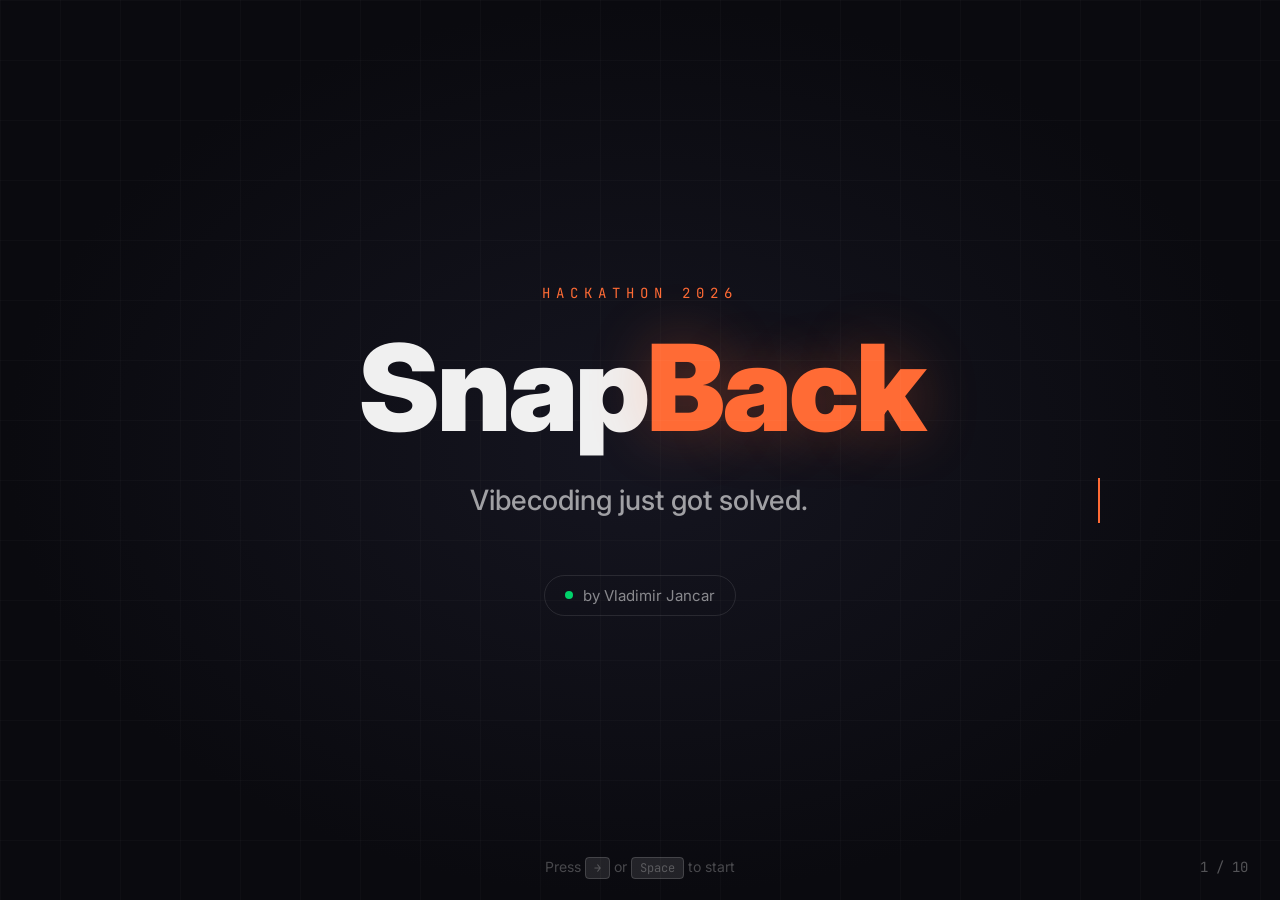
==== presentation/index.html @ 9f7d25e4 "feat(presentation): initial shoot" ====
<!doctype html>
<html lang="en">
  <head>
    <meta charset="UTF-8" />
    <meta name="viewport" content="width=device-width, initial-scale=1.0" />
    <title>SnapBack — Vibecoding Just Got Solved</title>
    <link rel="stylesheet" href="style.css" />
    <link rel="preconnect" href="https://fonts.googleapis.com" />
    <link
      href="https://fonts.googleapis.com/css2?family=Inter:wght@300;400;500;600;700;800;900&family=JetBrains+Mono:wght@400;700&display=swap"
      rel="stylesheet"
    />
  </head>
  <body>
    <div class="progress-bar" id="progressBar"></div>
    <div class="slide-counter" id="slideCounter">1 / 10</div>
    <div class="nav-hint" id="navHint">
      Press <kbd>&rarr;</kbd> or <kbd>Space</kbd> to start
    </div>

    <!-- SLIDE 0: Title -->
    <section class="slide active" data-bg="dark">
      <div class="slide-content center-content">
        <div class="title-anim">
          <div class="pre-title glitch-text">HACKATHON 2026</div>
          <h1 class="mega-title">
            <span class="snap">Snap</span><span class="back">Back</span>
          </h1>
          <p
            class="subtitle typewriter"
            data-text="Vibecoding just got solved."
          >
            Vibecoding just got solved.
          </p>
        </div>
        <div class="author-badge">
          <div class="badge-dot"></div>
          <span>by Vladimir Jancar</span>
        </div>
      </div>
      <div class="bg-grid"></div>
    </section>

    <!-- SLIDE 1: The Scene -->
    <section class="slide" data-bg="dark">
      <div class="slide-content center-content">
        <div class="scene-emoji">&#x1F6CF;&#xFE0F;</div>
        <h2>Picture this...</h2>
        <p class="scene-description">
          It's morning. You don't leave the bed.<br />
          You open your MacBook. Launch the terminal.
        </p>
        <div class="terminal-prompt appear-up">
          <div class="terminal-header">
            <span class="terminal-dot red"></span>
            <span class="terminal-dot yellow"></span>
            <span class="terminal-dot green"></span>
            <span class="terminal-title">Terminal</span>
          </div>
          <div class="terminal-body">
            <span class="prompt-char">$</span> claude<span class="cursor-blink"
              >_</span
            >
          </div>
        </div>
      </div>
    </section>

    <!-- SLIDE 2: The Prompt -->
    <section class="slide" data-bg="dark">
      <div class="slide-content center-content">
        <div class="terminal-big appear-up">
          <div class="terminal-header">
            <span class="terminal-dot red"></span>
            <span class="terminal-dot yellow"></span>
            <span class="terminal-dot green"></span>
            <span class="terminal-title">Claude Code</span>
          </div>
          <div class="terminal-body">
            <span class="prompt-char">&gt;</span>
            <span class="typed-text" id="typedPrompt"></span
            ><span class="cursor-blink">_</span>
          </div>
        </div>
        <p class="whisper appear-up delay-2">
          Hit enter. Done. Claude is working.
        </p>
      </div>
    </section>

    <!-- SLIDE 3: Meanwhile... -->
    <section class="slide" data-bg="gradient-fun">
      <div class="slide-content center-content">
        <h2 class="big-meanwhile">Meanwhile...</h2>
        <div class="activity-grid">
          <div class="activity-card appear-up">
            <div class="activity-icon">&#x1F4FA;</div>
            <div class="activity-label">YouTube on MacBook</div>
            <div class="activity-detail">"Why GPT-7 changes EVERYTHING"</div>
          </div>
          <div class="activity-card appear-up delay-1">
            <div class="activity-icon">&#x1F4F1;</div>
            <div class="activity-label">Phone unlocked</div>
            <div class="activity-detail">Reply to a message...</div>
          </div>
          <div class="activity-card appear-up delay-2">
            <div class="activity-icon">&#x1F573;&#xFE0F;</div>
            <div class="activity-label">TikTok opened</div>
            <div class="activity-detail">Just one more scroll...</div>
          </div>
        </div>
      </div>
    </section>

    <!-- SLIDE 4: The Problem -->
    <section class="slide" data-bg="red">
      <div class="slide-content center-content">
        <div class="time-display">
          <div class="time-block">
            <div class="time-number counter" data-target="30">0</div>
            <div class="time-label">minutes scrolling</div>
          </div>
        </div>
        <div class="problem-reveal appear-up delay-1">
          <div class="claude-bubble">
            <div class="claude-avatar">C</div>
            <div class="claude-message">
              <strong>Claude</strong>
              <span class="time-ago">asked 27 min ago</span>
              <p>Can I run <code>npm run build</code>?</p>
            </div>
          </div>
        </div>
        <div class="problem-stat appear-up delay-2">
          <span class="stat-highlight"
            >Both you AND Claude wasted 30 minutes.</span
          >
        </div>
      </div>
    </section>

    <!-- SLIDE 5: What if... -->
    <section class="slide" data-bg="dark">
      <div class="slide-content center-content">
        <h2 class="what-if">
          What if your computer<br /><span class="highlight-orange"
            >snapped you back?</span
          >
        </h2>
      </div>
    </section>

    <!-- SLIDE 6: SnapBack intro -->
    <section class="slide" data-bg="gradient-brand">
      <div class="slide-content center-content">
        <h1 class="product-title">
          <span class="snap">Snap</span><span class="back">Back</span>
        </h1>
        <p class="product-tagline">Attention manager for vibe coders</p>
        <div class="feature-list">
          <div class="feature-item appear-up">
            <span class="feature-num">1</span>
            <span class="feature-text"
              ><strong>Detects</strong> when Claude needs you</span
            >
          </div>
          <div class="feature-item appear-up delay-1">
            <span class="feature-num">2</span>
            <span class="feature-text"
              ><strong>Pauses</strong> YouTube / any media</span
            >
          </div>
          <div class="feature-item appear-up delay-1">
            <span class="feature-num">3</span>
            <span class="feature-text"
              ><strong>Focuses</strong> your IDE + terminal</span
            >
          </div>
          <div class="feature-item appear-up delay-2">
            <span class="feature-num">4</span>
            <span class="feature-text"
              ><strong>Phone?</strong> Turns off the screen</span
            >
          </div>
          <div class="feature-item appear-up delay-2">
            <span class="feature-num">5</span>
            <span class="feature-text"
              ><strong>Resumes</strong> everything when you reply</span
            >
          </div>
        </div>
      </div>
    </section>

    <!-- SLIDE 7: How it works (technical) -->
    <section class="slide" data-bg="dark">
      <div class="slide-content center-content">
        <h2>How it works</h2>
        <div class="flow-diagram">
          <div class="flow-step appear-up">
            <div class="flow-icon">&#x1F916;</div>
            <div class="flow-label">Claude asks<br />a question</div>
          </div>
          <div class="flow-arrow appear-up delay-1">&rarr;</div>
          <div class="flow-step appear-up delay-1">
            <div class="flow-icon">&#x23F8;&#xFE0F;</div>
            <div class="flow-label">Media<br />paused</div>
          </div>
          <div class="flow-arrow appear-up delay-1">&rarr;</div>
          <div class="flow-step appear-up delay-2">
            <div class="flow-icon">&#x1F4BB;</div>
            <div class="flow-label">IDE<br />focused</div>
          </div>
          <div class="flow-arrow appear-up delay-2">&rarr;</div>
          <div class="flow-step appear-up delay-2">
            <div class="flow-icon">&#x1F4F1;</div>
            <div class="flow-label">Phone screen<br />locked</div>
          </div>
        </div>
        <div class="tech-detail appear-up delay-3">
          <code>Claude Hooks &rarr; AppleScript + ADB &rarr; Zero config</code>
        </div>
        <div class="install-cmd appear-up delay-3">
          <code
            >curl -fsSL https://raw.githubusercontent.com/.../get.sh |
            bash</code
          >
        </div>
      </div>
    </section>

    <!-- SLIDE 8: Before/After -->
    <section class="slide" data-bg="dark">
      <div class="slide-content center-content">
        <h2>The Difference</h2>
        <div class="comparison">
          <div class="compare-col before appear-up">
            <div class="compare-header red-bg">Before SnapBack</div>
            <div class="compare-body">
              <div class="timeline-item">&#x1F4AC; Claude asks question</div>
              <div class="timeline-item dim">
                &#x231B; 5 min... still scrolling
              </div>
              <div class="timeline-item dim">
                &#x231B; 15 min... still scrolling
              </div>
              <div class="timeline-item dim">&#x231B; 30 min... oh wait</div>
              <div class="timeline-item bad">&#x274C; "Where was I?"</div>
            </div>
          </div>
          <div class="compare-col after appear-up delay-1">
            <div class="compare-header green-bg">With SnapBack</div>
            <div class="compare-body">
              <div class="timeline-item">&#x1F4AC; Claude asks question</div>
              <div class="timeline-item good">
                &#x23F8;&#xFE0F; YouTube pauses
              </div>
              <div class="timeline-item good">&#x1F4BB; IDE in your face</div>
              <div class="timeline-item good">&#x1F4F4; Phone screen off</div>
              <div class="timeline-item great">
                &#x2705; Answer in 5 seconds
              </div>
            </div>
          </div>
        </div>
      </div>
    </section>

    <!-- SLIDE 9: Closing -->
    <section class="slide" data-bg="gradient-brand">
      <div class="slide-content center-content">
        <div class="final-statement">
          <h1 class="mega-title closing-title">
            VIBECODING<br />
            <span class="highlight-white">JUST GOT</span><br />
            <span class="solved-text">SOLVED</span>
          </h1>
        </div>
        <div class="cta appear-up delay-2">
          <div class="cta-install">
            <code>curl -fsSL snapback.dev/install | bash</code>
          </div>
          <div class="cta-links">
            <span>github.com/teoobarca/snapback</span>
          </div>
        </div>
      </div>
      <div class="bg-grid"></div>
    </section>

    <script src="script.js"></script>
  </body>
</html>
---- presentation/style.css ----
/* ============================================
   SnapBack Hackathon Presentation
   ============================================ */

:root {
  --orange: #FF6B35;
  --orange-light: #FF8C5A;
  --dark: #0A0A0F;
  --darker: #050508;
  --gray: #888;
  --light: #F0F0F0;
  --green: #00D26A;
  --red: #FF3B30;
  --yellow: #FFD60A;
  --blue: #007AFF;
  --purple: #BF5AF2;
}

* {
  margin: 0;
  padding: 0;
  box-sizing: border-box;
}

html, body {
  width: 100%;
  height: 100%;
  overflow: hidden;
  font-family: 'Inter', -apple-system, sans-serif;
  background: var(--dark);
  color: var(--light);
  -webkit-font-smoothing: antialiased;
}

/* ---- Progress Bar ---- */
.progress-bar {
  position: fixed;
  top: 0;
  left: 0;
  height: 3px;
  background: linear-gradient(90deg, var(--orange), var(--orange-light));
  z-index: 1000;
  transition: width 0.4s ease;
  width: 0%;
}

/* ---- Slide Counter ---- */
.slide-counter {
  position: fixed;
  bottom: 24px;
  right: 32px;
  font-family: 'JetBrains Mono', monospace;
  font-size: 14px;
  color: rgba(255,255,255,0.3);
  z-index: 1000;
}

/* ---- Nav Hint ---- */
.nav-hint {
  position: fixed;
  bottom: 24px;
  left: 50%;
  transform: translateX(-50%);
  font-size: 14px;
  color: rgba(255,255,255,0.25);
  z-index: 1000;
  transition: opacity 0.5s;
}
.nav-hint kbd {
  background: rgba(255,255,255,0.1);
  border: 1px solid rgba(255,255,255,0.15);
  border-radius: 4px;
  padding: 2px 8px;
  font-family: 'JetBrains Mono', monospace;
  font-size: 12px;
}

/* ---- Slides ---- */
.slide {
  position: fixed;
  top: 0;
  left: 0;
  width: 100%;
  height: 100%;
  display: flex;
  align-items: center;
  justify-content: center;
  opacity: 0;
  transform: translateY(30px);
  transition: opacity 0.6s ease, transform 0.6s ease;
  pointer-events: none;
  z-index: 1;
}

.slide.active {
  opacity: 1;
  transform: translateY(0);
  pointer-events: auto;
  z-index: 10;
}

.slide.exit-up {
  opacity: 0;
  transform: translateY(-40px);
}

.slide-content {
  max-width: 1000px;
  width: 90%;
  padding: 40px;
}

.center-content {
  text-align: center;
}

/* ---- Backgrounds ---- */
[data-bg="dark"] {
  background: radial-gradient(ellipse at center, #151520 0%, var(--dark) 70%);
}

[data-bg="red"] {
  background: radial-gradient(ellipse at center, #2A0A0A 0%, #150505 70%);
}

[data-bg="gradient-fun"] {
  background: radial-gradient(ellipse at top left, #1a1035 0%, var(--dark) 60%);
}

[data-bg="gradient-brand"] {
  background: radial-gradient(ellipse at bottom right, #2A1505 0%, var(--dark) 70%);
}

/* ---- Background Grid ---- */
.bg-grid {
  position: absolute;
  inset: 0;
  background-image:
    linear-gradient(rgba(255,255,255,0.02) 1px, transparent 1px),
    linear-gradient(90deg, rgba(255,255,255,0.02) 1px, transparent 1px);
  background-size: 60px 60px;
  pointer-events: none;
}

/* ---- Typography ---- */
h1 { font-size: 64px; font-weight: 900; line-height: 1.1; }
h2 { font-size: 48px; font-weight: 700; line-height: 1.2; margin-bottom: 40px; }
p  { font-size: 22px; line-height: 1.6; color: rgba(255,255,255,0.7); }

.pre-title {
  font-family: 'JetBrains Mono', monospace;
  font-size: 14px;
  text-transform: uppercase;
  letter-spacing: 6px;
  color: var(--orange);
  margin-bottom: 20px;
}

/* ---- Title Slide ---- */
.mega-title {
  font-size: 120px;
  font-weight: 900;
  letter-spacing: -3px;
  margin-bottom: 24px;
}

.snap {
  color: var(--light);
}

.back {
  color: var(--orange);
  text-shadow: 0 0 60px rgba(255, 107, 53, 0.3);
}

.subtitle {
  font-size: 28px;
  font-weight: 500;
  color: rgba(255,255,255,0.6);
}

.typewriter {
  overflow: hidden;
  border-right: 2px solid var(--orange);
  white-space: nowrap;
  display: inline-block;
  animation: typewriter 2s steps(30) 0.5s forwards, blink-caret 0.6s step-end infinite;
  width: 0;
}

@keyframes typewriter {
  from { width: 0; }
  to { width: 100%; }
}

@keyframes blink-caret {
  from, to { border-color: transparent; }
  50% { border-color: var(--orange); }
}

.author-badge {
  margin-top: 48px;
  display: inline-flex;
  align-items: center;
  gap: 10px;
  padding: 10px 20px;
  border: 1px solid rgba(255,255,255,0.1);
  border-radius: 100px;
  font-size: 15px;
  color: rgba(255,255,255,0.5);
}

.badge-dot {
  width: 8px;
  height: 8px;
  border-radius: 50%;
  background: var(--green);
  animation: pulse-dot 2s infinite;
}

@keyframes pulse-dot {
  0%, 100% { opacity: 1; }
  50% { opacity: 0.3; }
}

/* ---- Scene Slide ---- */
.scene-emoji {
  font-size: 80px;
  margin-bottom: 24px;
}

.scene-description {
  font-size: 26px;
  margin-bottom: 40px;
}

/* ---- Terminal ---- */
.terminal-prompt, .terminal-big {
  background: #1A1A2E;
  border: 1px solid rgba(255,255,255,0.08);
  border-radius: 12px;
  overflow: hidden;
  text-align: left;
  display: inline-block;
  max-width: 700px;
  width: 100%;
  box-shadow: 0 20px 60px rgba(0,0,0,0.5);
}

.terminal-header {
  background: rgba(255,255,255,0.05);
  padding: 12px 16px;
  display: flex;
  align-items: center;
  gap: 8px;
}

.terminal-dot {
  width: 12px;
  height: 12px;
  border-radius: 50%;
}
.terminal-dot.red { background: #FF5F56; }
.terminal-dot.yellow { background: #FFBD2E; }
.terminal-dot.green { background: #27C93F; }

.terminal-title {
  flex: 1;
  text-align: center;
  font-size: 13px;
  color: rgba(255,255,255,0.3);
  font-family: 'JetBrains Mono', monospace;
}

.terminal-body {
  padding: 24px;
  font-family: 'JetBrains Mono', monospace;
  font-size: 18px;
  color: var(--light);
  min-height: 60px;
}

.terminal-big .terminal-body {
  padding: 32px;
  font-size: 20px;
  min-height: 80px;
}

.prompt-char {
  color: var(--green);
  margin-right: 8px;
}

.cursor-blink {
  animation: blink-caret 0.8s step-end infinite;
  color: var(--orange);
}

.whisper {
  margin-top: 32px;
  font-size: 20px;
  font-style: italic;
  color: rgba(255,255,255,0.35);
}

/* ---- Activity Cards ---- */
.big-meanwhile {
  font-size: 56px;
  color: var(--purple);
}

.activity-grid {
  display: flex;
  gap: 24px;
  justify-content: center;
  flex-wrap: wrap;
}

.activity-card {
  background: rgba(255,255,255,0.04);
  border: 1px solid rgba(255,255,255,0.08);
  border-radius: 16px;
  padding: 32px 28px;
  width: 260px;
  text-align: center;
  transition: transform 0.3s, border-color 0.3s;
}

.activity-card:hover {
  transform: translateY(-4px);
  border-color: rgba(255,255,255,0.15);
}

.activity-icon {
  font-size: 48px;
  margin-bottom: 16px;
}

.activity-label {
  font-weight: 600;
  font-size: 18px;
  margin-bottom: 8px;
}

.activity-detail {
  font-size: 14px;
  color: rgba(255,255,255,0.4);
  font-style: italic;
}

/* ---- Problem Slide ---- */
.time-display {
  margin-bottom: 40px;
}

.time-number {
  font-size: 140px;
  font-weight: 900;
  color: var(--red);
  line-height: 1;
  text-shadow: 0 0 80px rgba(255, 59, 48, 0.4);
}

.time-label {
  font-size: 22px;
  color: rgba(255,255,255,0.4);
  margin-top: 8px;
}

.claude-bubble {
  display: inline-flex;
  align-items: flex-start;
  gap: 16px;
  background: rgba(255,255,255,0.05);
  border: 1px solid rgba(255,255,255,0.1);
  border-radius: 16px;
  padding: 20px 28px;
  text-align: left;
  max-width: 500px;
}

.claude-avatar {
  width: 40px;
  height: 40px;
  border-radius: 10px;
  background: linear-gradient(135deg, #D97757, #c4623f);
  display: flex;
  align-items: center;
  justify-content: center;
  font-weight: 700;
  font-size: 18px;
  flex-shrink: 0;
}

.claude-message strong {
  font-size: 16px;
}

.claude-message .time-ago {
  font-size: 13px;
  color: var(--red);
  margin-left: 8px;
}

.claude-message p {
  font-size: 17px;
  margin-top: 6px;
  color: var(--light);
}

.claude-message code {
  background: rgba(255,255,255,0.1);
  padding: 2px 8px;
  border-radius: 4px;
  font-family: 'JetBrains Mono', monospace;
  font-size: 15px;
}

.problem-stat {
  margin-top: 32px;
}

.stat-highlight {
  font-size: 24px;
  font-weight: 600;
  color: var(--red);
}

/* ---- What If ---- */
.what-if {
  font-size: 56px;
  line-height: 1.3;
}

.highlight-orange {
  color: var(--orange);
  text-shadow: 0 0 40px rgba(255, 107, 53, 0.3);
}

.highlight-white {
  color: rgba(255,255,255,0.5);
  font-weight: 400;
}

/* ---- Product Slide ---- */
.product-title {
  font-size: 80px;
  margin-bottom: 12px;
}

.product-tagline {
  font-size: 24px;
  color: rgba(255,255,255,0.5);
  margin-bottom: 48px;
}

.feature-list {
  display: flex;
  flex-direction: column;
  gap: 16px;
  max-width: 500px;
  margin: 0 auto;
}

.feature-item {
  display: flex;
  align-items: center;
  gap: 16px;
  text-align: left;
  padding: 14px 20px;
  background: rgba(255,255,255,0.03);
  border: 1px solid rgba(255,255,255,0.06);
  border-radius: 12px;
  transition: background 0.3s, border-color 0.3s;
}

.feature-item:hover {
  background: rgba(255,255,255,0.06);
  border-color: rgba(255,255,255,0.12);
}

.feature-num {
  width: 32px;
  height: 32px;
  border-radius: 8px;
  background: var(--orange);
  color: white;
  display: flex;
  align-items: center;
  justify-content: center;
  font-weight: 700;
  font-size: 15px;
  flex-shrink: 0;
}

.feature-text {
  font-size: 18px;
  color: rgba(255,255,255,0.8);
}

.feature-text strong {
  color: var(--light);
}

/* ---- Flow Diagram ---- */
.flow-diagram {
  display: flex;
  align-items: center;
  justify-content: center;
  gap: 16px;
  flex-wrap: wrap;
  margin-bottom: 48px;
}

.flow-step {
  background: rgba(255,255,255,0.04);
  border: 1px solid rgba(255,255,255,0.1);
  border-radius: 16px;
  padding: 24px;
  width: 140px;
  text-align: center;
}

.flow-icon {
  font-size: 36px;
  margin-bottom: 10px;
}

.flow-label {
  font-size: 14px;
  color: rgba(255,255,255,0.6);
  line-height: 1.4;
}

.flow-arrow {
  font-size: 28px;
  color: var(--orange);
}

.tech-detail {
  margin-bottom: 16px;
}

.tech-detail code, .install-cmd code {
  background: rgba(255,255,255,0.06);
  border: 1px solid rgba(255,255,255,0.08);
  padding: 10px 20px;
  border-radius: 8px;
  font-family: 'JetBrains Mono', monospace;
  font-size: 15px;
  color: var(--orange);
  display: inline-block;
}

.install-cmd code {
  color: var(--green);
  font-size: 14px;
}

/* ---- Comparison ---- */
.comparison {
  display: flex;
  gap: 32px;
  justify-content: center;
  flex-wrap: wrap;
}

.compare-col {
  width: 380px;
  border-radius: 16px;
  overflow: hidden;
  border: 1px solid rgba(255,255,255,0.08);
}

.compare-header {
  padding: 16px;
  font-weight: 700;
  font-size: 18px;
  text-align: center;
}

.red-bg { background: rgba(255, 59, 48, 0.2); }
.green-bg { background: rgba(0, 210, 106, 0.2); }

.compare-body {
  padding: 20px;
  display: flex;
  flex-direction: column;
  gap: 12px;
}

.timeline-item {
  padding: 10px 16px;
  border-radius: 8px;
  font-size: 16px;
  text-align: left;
  background: rgba(255,255,255,0.03);
}

.timeline-item.dim {
  opacity: 0.4;
}

.timeline-item.bad {
  background: rgba(255, 59, 48, 0.15);
  color: var(--red);
  font-weight: 600;
}

.timeline-item.good {
  background: rgba(0, 210, 106, 0.08);
}

.timeline-item.great {
  background: rgba(0, 210, 106, 0.2);
  color: var(--green);
  font-weight: 600;
}

/* ---- Closing ---- */
.final-statement {
  margin-bottom: 48px;
}

.closing-title {
  font-size: 80px;
  letter-spacing: -2px;
}

.solved-text {
  color: var(--orange);
  text-shadow: 0 0 80px rgba(255, 107, 53, 0.5);
  font-size: 100px;
}

.cta {
  display: flex;
  flex-direction: column;
  gap: 16px;
  align-items: center;
}

.cta-install code {
  background: rgba(255,255,255,0.06);
  border: 1px solid rgba(255,255,255,0.12);
  padding: 14px 28px;
  border-radius: 12px;
  font-family: 'JetBrains Mono', monospace;
  font-size: 16px;
  color: var(--green);
  cursor: pointer;
  transition: background 0.3s;
}

.cta-install code:hover {
  background: rgba(255,255,255,0.1);
}

.cta-links {
  font-size: 15px;
  color: rgba(255,255,255,0.3);
}

/* ---- Animations ---- */
.appear-up {
  opacity: 0;
  transform: translateY(30px);
  transition: opacity 0.6s ease, transform 0.6s ease;
}

.slide.active .appear-up {
  opacity: 1;
  transform: translateY(0);
}

.slide.active .appear-up.delay-1 {
  transition-delay: 0.2s;
}

.slide.active .appear-up.delay-2 {
  transition-delay: 0.4s;
}

.slide.active .appear-up.delay-3 {
  transition-delay: 0.6s;
}

/* ---- Counter Animation ---- */
@keyframes shake {
  0%, 100% { transform: translateX(0); }
  25% { transform: translateX(-4px); }
  75% { transform: translateX(4px); }
}

/* ---- Responsive ---- */
@media (max-width: 768px) {
  .mega-title { font-size: 64px; }
  .closing-title { font-size: 48px; }
  .solved-text { font-size: 64px; }
  h2 { font-size: 36px; }
  .what-if { font-size: 36px; }
  .product-title { font-size: 56px; }
  .time-number { font-size: 100px; }
  .activity-grid { flex-direction: column; align-items: center; }
  .comparison { flex-direction: column; align-items: center; }
  .flow-diagram { gap: 8px; }
  .flow-step { width: 100px; padding: 16px; }
  .flow-arrow { font-size: 20px; }
}
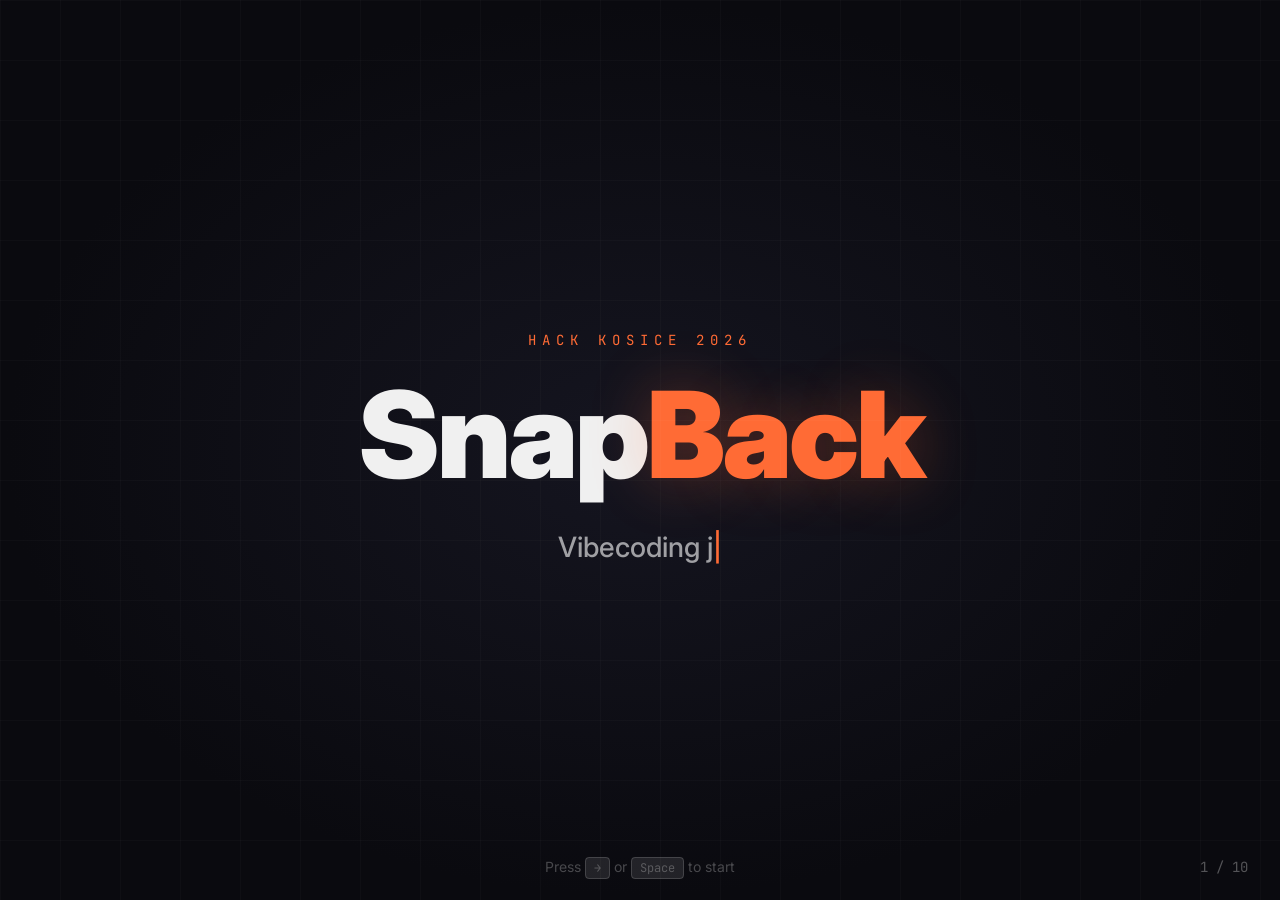
==== commit c24462ee: "feat(presentation): enhance" ====
--- a/presentation/index.html
+++ b/presentation/index.html
@@ -22,20 +22,14 @@
     <section class="slide active" data-bg="dark">
       <div class="slide-content center-content">
         <div class="title-anim">
-          <div class="pre-title glitch-text">HACKATHON 2026</div>
+          <div class="pre-title">HACK KOSICE 2026</div>
           <h1 class="mega-title">
             <span class="snap">Snap</span><span class="back">Back</span>
           </h1>
-          <p
-            class="subtitle typewriter"
-            data-text="Vibecoding just got solved."
-          >
-            Vibecoding just got solved.
+          <p class="subtitle">
+            <span class="typewriter-text" id="titleTypewriter"></span
+            ><span class="cursor-blink">|</span>
           </p>
-        </div>
-        <div class="author-badge">
-          <div class="badge-dot"></div>
-          <span>by Vladimir Jancar</span>
         </div>
       </div>
       <div class="bg-grid"></div>
@@ -44,7 +38,11 @@
     <!-- SLIDE 1: The Scene -->
     <section class="slide" data-bg="dark">
       <div class="slide-content center-content">
-        <div class="scene-emoji">&#x1F6CF;&#xFE0F;</div>
+        <div class="scene-icon">
+          <svg width="80" height="80" viewBox="0 0 24 24" fill="none" stroke="rgba(255,255,255,0.6)" stroke-width="1.5" stroke-linecap="round" stroke-linejoin="round">
+            <path d="M2 4v16"/><path d="M2 8h18a2 2 0 0 1 2 2v10"/><path d="M2 17h20"/><path d="M6 8v9"/>
+          </svg>
+        </div>
         <h2>Picture this...</h2>
         <p class="scene-description">
           It's morning. You don't leave the bed.<br />
@@ -58,9 +56,8 @@
             <span class="terminal-title">Terminal</span>
           </div>
           <div class="terminal-body">
-            <span class="prompt-char">$</span> claude<span class="cursor-blink"
-              >_</span
-            >
+            <span class="prompt-char">$</span> <span id="typedClaude"></span
+            ><span class="cursor-blink">_</span>
           </div>
         </div>
       </div>
@@ -94,18 +91,64 @@
         <h2 class="big-meanwhile">Meanwhile...</h2>
         <div class="activity-grid">
           <div class="activity-card appear-up">
-            <div class="activity-icon">&#x1F4FA;</div>
+            <div class="activity-icon">
+              <svg
+                width="48"
+                height="48"
+                viewBox="0 0 24 24"
+                fill="none"
+                stroke="#FF3B30"
+                stroke-width="1.5"
+                stroke-linecap="round"
+                stroke-linejoin="round"
+              >
+                <path
+                  d="M22.54 6.42a2.78 2.78 0 0 0-1.94-2C18.88 4 12 4 12 4s-6.88 0-8.6.46a2.78 2.78 0 0 0-1.94 2A29 29 0 0 0 1 11.75a29 29 0 0 0 .46 5.33A2.78 2.78 0 0 0 3.4 19.13C5.12 19.56 12 19.56 12 19.56s6.88 0 8.6-.46a2.78 2.78 0 0 0 1.94-2 29 29 0 0 0 .46-5.25 29 29 0 0 0-.46-5.43z"
+                />
+                <polygon
+                  points="9.75 15.02 15.5 11.75 9.75 8.48 9.75 15.02"
+                  fill="#FF3B30"
+                  stroke="none"
+                />
+              </svg>
+            </div>
             <div class="activity-label">YouTube on MacBook</div>
             <div class="activity-detail">"Why GPT-7 changes EVERYTHING"</div>
           </div>
           <div class="activity-card appear-up delay-1">
-            <div class="activity-icon">&#x1F4F1;</div>
+            <div class="activity-icon">
+              <svg
+                width="48"
+                height="48"
+                viewBox="0 0 24 24"
+                fill="none"
+                stroke="var(--blue)"
+                stroke-width="1.5"
+                stroke-linecap="round"
+                stroke-linejoin="round"
+              >
+                <rect x="5" y="2" width="14" height="20" rx="2" ry="2" />
+                <line x1="12" y1="18" x2="12.01" y2="18" />
+              </svg>
+            </div>
             <div class="activity-label">Phone unlocked</div>
             <div class="activity-detail">Reply to a message...</div>
           </div>
           <div class="activity-card appear-up delay-2">
-            <div class="activity-icon">&#x1F573;&#xFE0F;</div>
-            <div class="activity-label">TikTok opened</div>
+            <div class="activity-icon">
+              <svg
+                width="48"
+                height="48"
+                viewBox="0 0 24 24"
+                fill="white"
+                xmlns="http://www.w3.org/2000/svg"
+              >
+                <path
+                  d="M12.525.02c1.31-.02 2.61-.01 3.91-.02.08 1.53.63 3.09 1.75 4.17 1.12 1.11 2.7 1.62 4.24 1.79v4.03c-1.44-.05-2.89-.35-4.2-.97-.57-.26-1.1-.59-1.62-.93-.01 2.92.01 5.84-.02 8.75-.08 1.4-.54 2.79-1.35 3.94-1.31 1.92-3.58 3.17-5.91 3.21-1.43.08-2.86-.31-4.08-1.03-2.02-1.19-3.44-3.37-3.65-5.71-.02-.5-.03-1-.01-1.49.18-1.9 1.12-3.72 2.58-4.96 1.66-1.44 3.98-2.13 6.15-1.72.02 1.48-.04 2.96-.04 4.44-.99-.32-2.15-.23-3.02.37-.63.41-1.11 1.04-1.36 1.75-.21.51-.15 1.07-.14 1.61.24 1.64 1.82 3.02 3.5 2.87 1.12-.01 2.19-.66 2.77-1.61.19-.33.4-.67.41-1.06.1-1.79.06-3.57.07-5.36.01-4.03-.01-8.05.02-12.07z"
+                />
+              </svg>
+            </div>
+            <div class="activity-label">TikTok doom scroll</div>
             <div class="activity-detail">Just one more scroll...</div>
           </div>
         </div>
@@ -159,31 +202,100 @@
         <p class="product-tagline">Attention manager for vibe coders</p>
         <div class="feature-list">
           <div class="feature-item appear-up">
-            <span class="feature-num">1</span>
+            <span class="feature-num">
+              <svg
+                width="18"
+                height="18"
+                viewBox="0 0 24 24"
+                fill="none"
+                stroke="white"
+                stroke-width="2.5"
+                stroke-linecap="round"
+              >
+                <circle cx="12" cy="12" r="4" />
+                <path
+                  d="M12 2v2m0 16v2m-8-10H2m20 0h-2m-2.93-7.07l-1.41 1.41m-9.32 9.32l-1.41 1.41m0-12.14l1.41 1.41m9.32 9.32l1.41 1.41"
+                />
+              </svg>
+            </span>
             <span class="feature-text"
-              ><strong>Detects</strong> when Claude needs you</span
+              ><strong>Detects</strong> when Claude requires your
+              attention</span
             >
           </div>
           <div class="feature-item appear-up delay-1">
-            <span class="feature-num">2</span>
+            <span class="feature-num">
+              <svg
+                width="18"
+                height="18"
+                viewBox="0 0 24 24"
+                fill="none"
+                stroke="white"
+                stroke-width="2.5"
+                stroke-linecap="round"
+              >
+                <rect x="6" y="4" width="4" height="16" />
+                <rect x="14" y="4" width="4" height="16" />
+              </svg>
+            </span>
             <span class="feature-text"
               ><strong>Pauses</strong> YouTube / any media</span
             >
           </div>
           <div class="feature-item appear-up delay-1">
-            <span class="feature-num">3</span>
+            <span class="feature-num">
+              <svg
+                width="18"
+                height="18"
+                viewBox="0 0 24 24"
+                fill="none"
+                stroke="white"
+                stroke-width="2.5"
+                stroke-linecap="round"
+              >
+                <rect x="2" y="3" width="20" height="14" rx="2" />
+                <line x1="8" y1="21" x2="16" y2="21" />
+                <line x1="12" y1="17" x2="12" y2="21" />
+              </svg>
+            </span>
             <span class="feature-text"
-              ><strong>Focuses</strong> your IDE + terminal</span
+              ><strong>Focuses</strong> IDE / Claude Code</span
             >
           </div>
           <div class="feature-item appear-up delay-2">
-            <span class="feature-num">4</span>
+            <span class="feature-num">
+              <svg
+                width="18"
+                height="18"
+                viewBox="0 0 24 24"
+                fill="none"
+                stroke="white"
+                stroke-width="2.5"
+                stroke-linecap="round"
+              >
+                <rect x="5" y="2" width="14" height="20" rx="2" />
+                <line x1="9" y1="2" x2="15" y2="2" />
+                <path d="M4 12h16" stroke-dasharray="2 2" />
+              </svg>
+            </span>
             <span class="feature-text"
               ><strong>Phone?</strong> Turns off the screen</span
             >
           </div>
           <div class="feature-item appear-up delay-2">
-            <span class="feature-num">5</span>
+            <span class="feature-num">
+              <svg
+                width="18"
+                height="18"
+                viewBox="0 0 24 24"
+                fill="none"
+                stroke="white"
+                stroke-width="2.5"
+                stroke-linecap="round"
+              >
+                <polygon points="5 3 19 12 5 21 5 3" />
+              </svg>
+            </span>
             <span class="feature-text"
               ><strong>Resumes</strong> everything when you reply</span
             >
@@ -198,33 +310,132 @@
         <h2>How it works</h2>
         <div class="flow-diagram">
           <div class="flow-step appear-up">
-            <div class="flow-icon">&#x1F916;</div>
+            <div class="flow-icon">
+              <svg
+                width="36"
+                height="36"
+                viewBox="0 0 24 24"
+                fill="none"
+                stroke="var(--orange)"
+                stroke-width="1.5"
+                stroke-linecap="round"
+                stroke-linejoin="round"
+              >
+                <path
+                  d="M12 2a7 7 0 0 1 7 7c0 2.38-1.19 4.47-3 5.74V17a1 1 0 0 1-1 1H9a1 1 0 0 1-1-1v-2.26C6.19 13.47 5 11.38 5 9a7 7 0 0 1 7-7z"
+                />
+                <line x1="9" y1="21" x2="15" y2="21" />
+                <line x1="10" y1="24" x2="14" y2="24" />
+              </svg>
+            </div>
             <div class="flow-label">Claude asks<br />a question</div>
           </div>
-          <div class="flow-arrow appear-up delay-1">&rarr;</div>
+          <div class="flow-arrow appear-up delay-1">
+            <svg
+              width="24"
+              height="24"
+              viewBox="0 0 24 24"
+              fill="none"
+              stroke="var(--orange)"
+              stroke-width="2"
+              stroke-linecap="round"
+            >
+              <line x1="5" y1="12" x2="19" y2="12" />
+              <polyline points="12 5 19 12 12 19" />
+            </svg>
+          </div>
           <div class="flow-step appear-up delay-1">
-            <div class="flow-icon">&#x23F8;&#xFE0F;</div>
+            <div class="flow-icon">
+              <svg
+                width="36"
+                height="36"
+                viewBox="0 0 24 24"
+                fill="none"
+                stroke="var(--orange)"
+                stroke-width="1.5"
+                stroke-linecap="round"
+              >
+                <rect x="6" y="4" width="4" height="16" rx="1" />
+                <rect x="14" y="4" width="4" height="16" rx="1" />
+              </svg>
+            </div>
             <div class="flow-label">Media<br />paused</div>
           </div>
-          <div class="flow-arrow appear-up delay-1">&rarr;</div>
+          <div class="flow-arrow appear-up delay-1">
+            <svg
+              width="24"
+              height="24"
+              viewBox="0 0 24 24"
+              fill="none"
+              stroke="var(--orange)"
+              stroke-width="2"
+              stroke-linecap="round"
+            >
+              <line x1="5" y1="12" x2="19" y2="12" />
+              <polyline points="12 5 19 12 12 19" />
+            </svg>
+          </div>
           <div class="flow-step appear-up delay-2">
-            <div class="flow-icon">&#x1F4BB;</div>
+            <div class="flow-icon">
+              <svg
+                width="36"
+                height="36"
+                viewBox="0 0 24 24"
+                fill="none"
+                stroke="var(--orange)"
+                stroke-width="1.5"
+                stroke-linecap="round"
+              >
+                <rect x="2" y="3" width="20" height="14" rx="2" />
+                <line x1="8" y1="21" x2="16" y2="21" />
+                <line x1="12" y1="17" x2="12" y2="21" />
+              </svg>
+            </div>
             <div class="flow-label">IDE<br />focused</div>
           </div>
-          <div class="flow-arrow appear-up delay-2">&rarr;</div>
+          <div class="flow-arrow appear-up delay-2">
+            <svg
+              width="24"
+              height="24"
+              viewBox="0 0 24 24"
+              fill="none"
+              stroke="var(--orange)"
+              stroke-width="2"
+              stroke-linecap="round"
+            >
+              <line x1="5" y1="12" x2="19" y2="12" />
+              <polyline points="12 5 19 12 12 19" />
+            </svg>
+          </div>
           <div class="flow-step appear-up delay-2">
-            <div class="flow-icon">&#x1F4F1;</div>
-            <div class="flow-label">Phone screen<br />locked</div>
-          </div>
-        </div>
-        <div class="tech-detail appear-up delay-3">
-          <code>Claude Hooks &rarr; AppleScript + ADB &rarr; Zero config</code>
-        </div>
-        <div class="install-cmd appear-up delay-3">
-          <code
-            >curl -fsSL https://raw.githubusercontent.com/.../get.sh |
-            bash</code
-          >
+            <div class="flow-icon">
+              <svg
+                width="36"
+                height="36"
+                viewBox="0 0 24 24"
+                fill="none"
+                stroke="var(--orange)"
+                stroke-width="1.5"
+                stroke-linecap="round"
+              >
+                <rect x="5" y="2" width="14" height="20" rx="2" />
+                <line x1="12" y1="18" x2="12.01" y2="18" />
+                <line
+                  x1="2"
+                  y1="12"
+                  x2="22"
+                  y2="12"
+                  stroke-dasharray="3 3"
+                  opacity="0.4"
+                />
+              </svg>
+            </div>
+            <div class="flow-label">Phone screen locked</div>
+          </div>
+        </div>
+        <div class="tech-badges appear-up delay-3">
+          <div class="tech-badge zero-config">ZERO CONFIG</div>
+          <div class="tech-badge-sub">Powered by Claude Hooks</div>
         </div>
       </div>
     </section>
@@ -237,29 +448,21 @@
           <div class="compare-col before appear-up">
             <div class="compare-header red-bg">Before SnapBack</div>
             <div class="compare-body">
-              <div class="timeline-item">&#x1F4AC; Claude asks question</div>
-              <div class="timeline-item dim">
-                &#x231B; 5 min... still scrolling
-              </div>
-              <div class="timeline-item dim">
-                &#x231B; 15 min... still scrolling
-              </div>
-              <div class="timeline-item dim">&#x231B; 30 min... oh wait</div>
-              <div class="timeline-item bad">&#x274C; "Where was I?"</div>
+              <div class="timeline-item">Claude asks question</div>
+              <div class="timeline-item dim">5 min... still scrolling</div>
+              <div class="timeline-item dim">15 min... still scrolling</div>
+              <div class="timeline-item dim">30 min... oh wait</div>
+              <div class="timeline-item bad">"Where was I?"</div>
             </div>
           </div>
           <div class="compare-col after appear-up delay-1">
             <div class="compare-header green-bg">With SnapBack</div>
             <div class="compare-body">
-              <div class="timeline-item">&#x1F4AC; Claude asks question</div>
-              <div class="timeline-item good">
-                &#x23F8;&#xFE0F; YouTube pauses
-              </div>
-              <div class="timeline-item good">&#x1F4BB; IDE in your face</div>
-              <div class="timeline-item good">&#x1F4F4; Phone screen off</div>
-              <div class="timeline-item great">
-                &#x2705; Answer in 5 seconds
-              </div>
+              <div class="timeline-item">Claude asks question</div>
+              <div class="timeline-item good">YouTube pauses instantly</div>
+              <div class="timeline-item good">IDE in your face</div>
+              <div class="timeline-item good">Phone screen goes dark</div>
+              <div class="timeline-item great">Answer in 5 seconds</div>
             </div>
           </div>
         </div>
@@ -276,13 +479,26 @@
             <span class="solved-text">SOLVED</span>
           </h1>
         </div>
+        <div class="vibecoded-note appear-up delay-1">
+          <svg
+            width="16"
+            height="16"
+            viewBox="0 0 24 24"
+            fill="none"
+            stroke="var(--orange)"
+            stroke-width="2"
+            stroke-linecap="round"
+          >
+            <path d="M13 2L3 14h9l-1 8 10-12h-9l1-8z" />
+          </svg>
+          <span>This very app was vibecoded with SnapBack</span>
+        </div>
         <div class="cta appear-up delay-2">
           <div class="cta-install">
-            <code>curl -fsSL snapback.dev/install | bash</code>
-          </div>
-          <div class="cta-links">
-            <span>github.com/teoobarca/snapback</span>
-          </div>
+            <code>git clone https://github.com/teoobarca/snapback.git</code>
+            <code>cd snapback && ./snapback install</code>
+          </div>
+          <div class="cta-links">github.com/teoobarca/snapback</div>
         </div>
       </div>
       <div class="bg-grid"></div>
--- a/presentation/style.css
+++ b/presentation/style.css
@@ -179,54 +179,16 @@
   color: rgba(255,255,255,0.6);
 }
 
-.typewriter {
-  overflow: hidden;
-  border-right: 2px solid var(--orange);
-  white-space: nowrap;
-  display: inline-block;
-  animation: typewriter 2s steps(30) 0.5s forwards, blink-caret 0.6s step-end infinite;
-  width: 0;
-}
-
-@keyframes typewriter {
-  from { width: 0; }
-  to { width: 100%; }
-}
-
-@keyframes blink-caret {
-  from, to { border-color: transparent; }
-  50% { border-color: var(--orange); }
-}
-
-.author-badge {
-  margin-top: 48px;
-  display: inline-flex;
-  align-items: center;
-  gap: 10px;
-  padding: 10px 20px;
-  border: 1px solid rgba(255,255,255,0.1);
-  border-radius: 100px;
-  font-size: 15px;
-  color: rgba(255,255,255,0.5);
-}
-
-.badge-dot {
-  width: 8px;
-  height: 8px;
-  border-radius: 50%;
-  background: var(--green);
-  animation: pulse-dot 2s infinite;
-}
-
-@keyframes pulse-dot {
-  0%, 100% { opacity: 1; }
-  50% { opacity: 0.3; }
+.typewriter-text {
+  font-size: 28px;
+  font-weight: 500;
+  color: rgba(255,255,255,0.6);
 }
 
 /* ---- Scene Slide ---- */
-.scene-emoji {
-  font-size: 80px;
+.scene-icon {
   margin-bottom: 24px;
+  opacity: 0.6;
 }
 
 .scene-description {
@@ -332,8 +294,9 @@
 }
 
 .activity-icon {
-  font-size: 48px;
   margin-bottom: 16px;
+  display: flex;
+  justify-content: center;
 }
 
 .activity-label {
@@ -480,16 +443,13 @@
 }
 
 .feature-num {
-  width: 32px;
-  height: 32px;
+  width: 36px;
+  height: 36px;
   border-radius: 8px;
   background: var(--orange);
-  color: white;
-  display: flex;
-  align-items: center;
-  justify-content: center;
-  font-weight: 700;
-  font-size: 15px;
+  display: flex;
+  align-items: center;
+  justify-content: center;
   flex-shrink: 0;
 }
 
@@ -522,8 +482,9 @@
 }
 
 .flow-icon {
-  font-size: 36px;
   margin-bottom: 10px;
+  display: flex;
+  justify-content: center;
 }
 
 .flow-label {
@@ -533,28 +494,28 @@
 }
 
 .flow-arrow {
-  font-size: 28px;
+  display: flex;
+  align-items: center;
+}
+
+.tech-badges {
+  text-align: center;
+}
+
+.tech-badge.zero-config {
+  display: inline-block;
+  font-size: 32px;
+  font-weight: 900;
+  letter-spacing: 4px;
   color: var(--orange);
-}
-
-.tech-detail {
-  margin-bottom: 16px;
-}
-
-.tech-detail code, .install-cmd code {
-  background: rgba(255,255,255,0.06);
-  border: 1px solid rgba(255,255,255,0.08);
-  padding: 10px 20px;
-  border-radius: 8px;
-  font-family: 'JetBrains Mono', monospace;
-  font-size: 15px;
-  color: var(--orange);
-  display: inline-block;
-}
-
-.install-cmd code {
-  color: var(--green);
-  font-size: 14px;
+  text-shadow: 0 0 40px rgba(255, 107, 53, 0.3);
+  margin-bottom: 8px;
+}
+
+.tech-badge-sub {
+  font-size: 16px;
+  color: rgba(255,255,255,0.4);
+  font-family: 'JetBrains Mono', monospace;
 }
 
 /* ---- Comparison ---- */
@@ -640,25 +601,40 @@
   align-items: center;
 }
 
+.vibecoded-note {
+  display: inline-flex;
+  align-items: center;
+  gap: 8px;
+  padding: 8px 18px;
+  border: 1px solid rgba(255, 107, 53, 0.25);
+  border-radius: 100px;
+  font-size: 15px;
+  color: rgba(255,255,255,0.5);
+  margin-bottom: 36px;
+}
+
+.cta-install {
+  display: flex;
+  flex-direction: column;
+  gap: 6px;
+  align-items: center;
+}
+
 .cta-install code {
   background: rgba(255,255,255,0.06);
   border: 1px solid rgba(255,255,255,0.12);
-  padding: 14px 28px;
-  border-radius: 12px;
-  font-family: 'JetBrains Mono', monospace;
-  font-size: 16px;
+  padding: 10px 24px;
+  border-radius: 8px;
+  font-family: 'JetBrains Mono', monospace;
+  font-size: 15px;
   color: var(--green);
-  cursor: pointer;
-  transition: background 0.3s;
-}
-
-.cta-install code:hover {
-  background: rgba(255,255,255,0.1);
+  display: block;
 }
 
 .cta-links {
   font-size: 15px;
   color: rgba(255,255,255,0.3);
+  margin-top: 10px;
 }
 
 /* ---- Animations ---- */
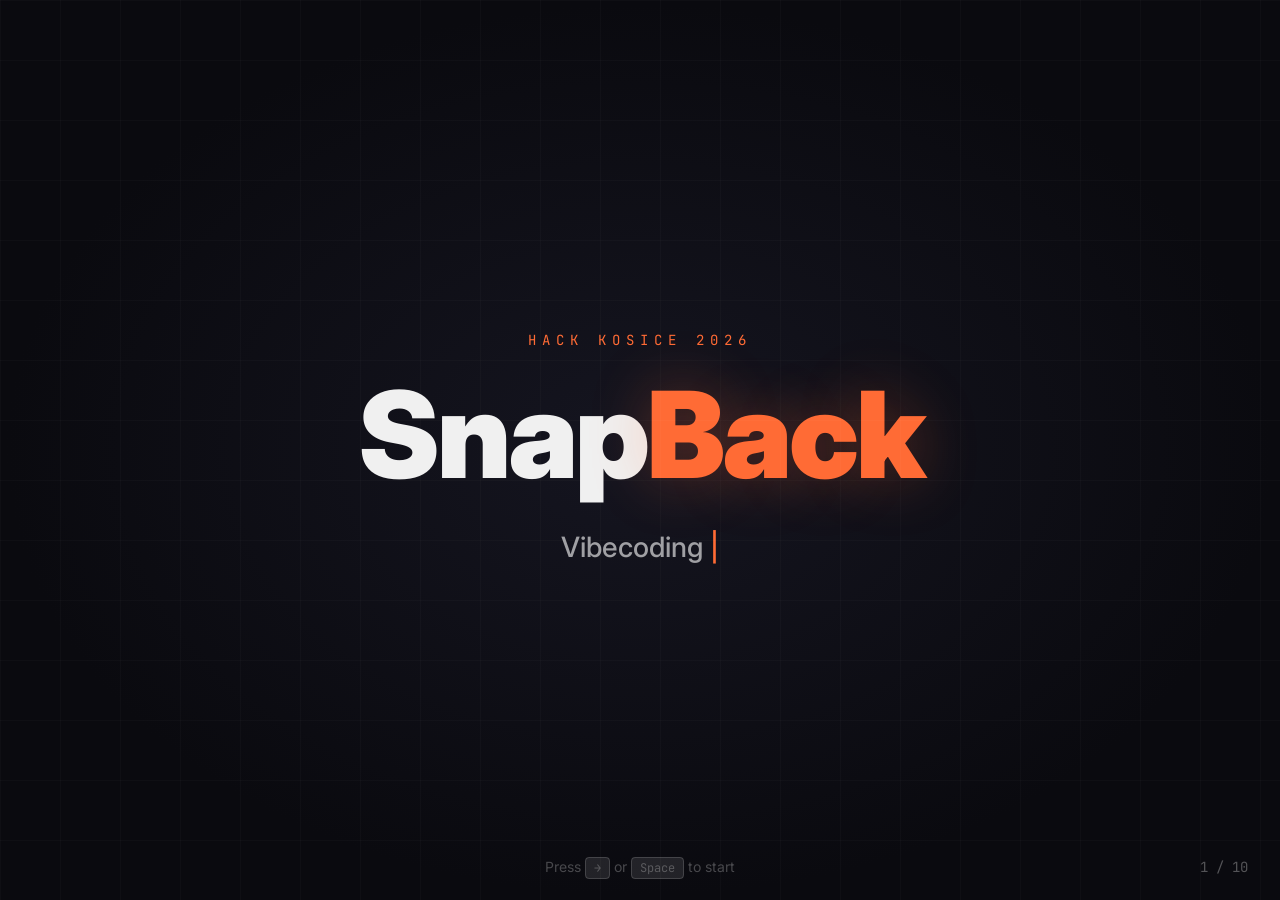
==== commit 99555fa6: "format" ====
--- a/presentation/index.html
+++ b/presentation/index.html
@@ -39,8 +39,20 @@
     <section class="slide" data-bg="dark">
       <div class="slide-content center-content">
         <div class="scene-icon">
-          <svg width="80" height="80" viewBox="0 0 24 24" fill="none" stroke="rgba(255,255,255,0.6)" stroke-width="1.5" stroke-linecap="round" stroke-linejoin="round">
-            <path d="M2 4v16"/><path d="M2 8h18a2 2 0 0 1 2 2v10"/><path d="M2 17h20"/><path d="M6 8v9"/>
+          <svg
+            width="80"
+            height="80"
+            viewBox="0 0 24 24"
+            fill="none"
+            stroke="rgba(255,255,255,0.6)"
+            stroke-width="1.5"
+            stroke-linecap="round"
+            stroke-linejoin="round"
+          >
+            <path d="M2 4v16" />
+            <path d="M2 8h18a2 2 0 0 1 2 2v10" />
+            <path d="M2 17h20" />
+            <path d="M6 8v9" />
           </svg>
         </div>
         <h2>Picture this...</h2>
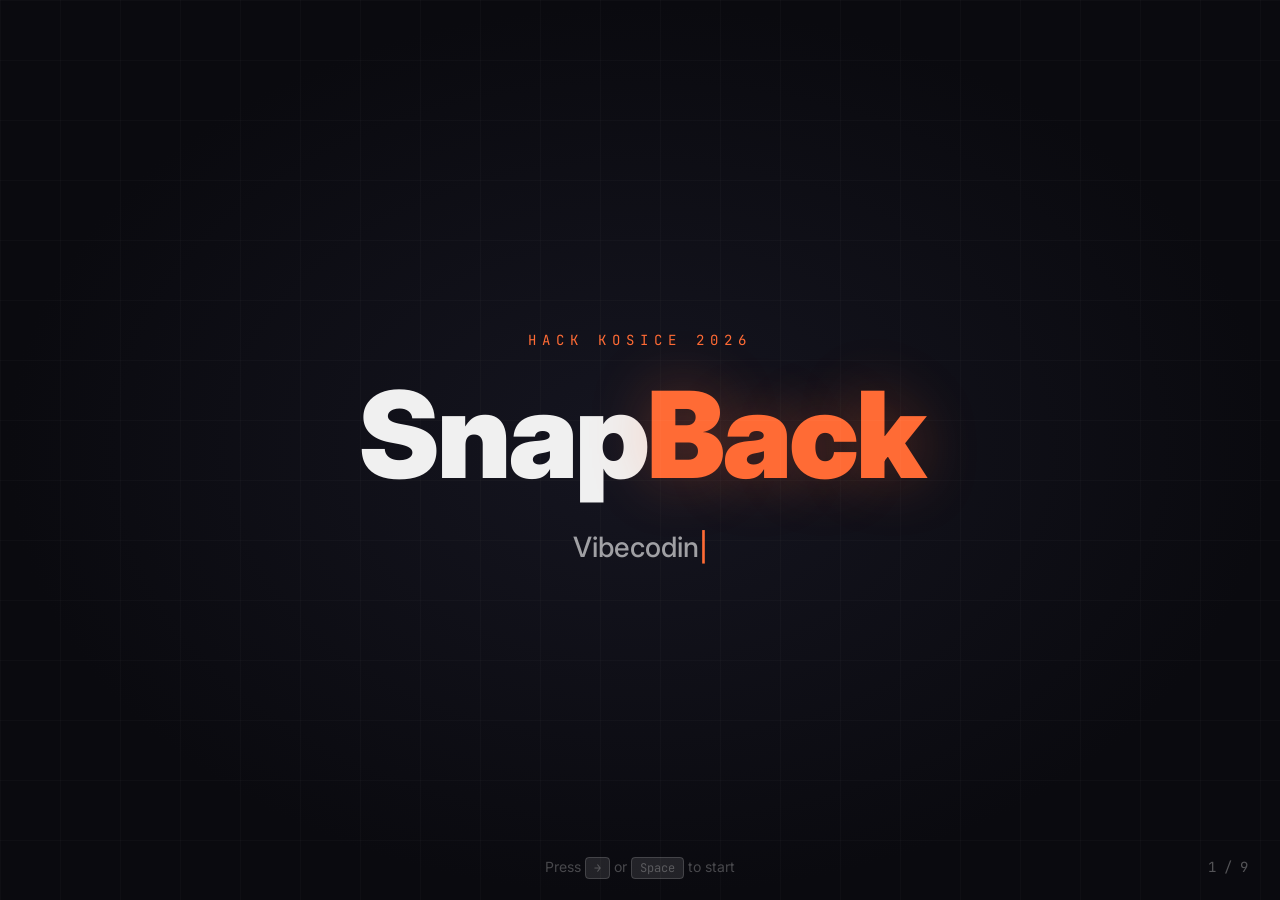
==== commit 3362bd20: "asdf" ====
--- a/presentation/index.html
+++ b/presentation/index.html
@@ -58,7 +58,8 @@
         <h2>Picture this...</h2>
         <p class="scene-description">
           It's morning. You don't leave the bed.<br />
-          You open your MacBook. Launch the terminal.
+          You open your MacBook. Launch the terminal.<br />
+          Start Claude Code.
         </p>
         <div class="terminal-prompt appear-up">
           <div class="terminal-header">
@@ -92,7 +93,7 @@
           </div>
         </div>
         <p class="whisper appear-up delay-2">
-          Hit enter. Done. Claude is working.
+          Write sophisticated prompt, hit Enter, Vibe...
         </p>
       </div>
     </section>
@@ -182,7 +183,7 @@
             <div class="claude-message">
               <strong>Claude</strong>
               <span class="time-ago">asked 27 min ago</span>
-              <p>Can I run <code>npm run build</code>?</p>
+              <p>Can I run <code>npm install</code>?</p>
             </div>
           </div>
         </div>
@@ -316,165 +317,70 @@
       </div>
     </section>
 
-    <!-- SLIDE 7: How it works (technical) -->
+    <!-- SLIDE 7: Works out of the box -->
     <section class="slide" data-bg="dark">
       <div class="slide-content center-content">
-        <h2>How it works</h2>
-        <div class="flow-diagram">
-          <div class="flow-step appear-up">
-            <div class="flow-icon">
-              <svg
-                width="36"
-                height="36"
-                viewBox="0 0 24 24"
-                fill="none"
-                stroke="var(--orange)"
-                stroke-width="1.5"
-                stroke-linecap="round"
-                stroke-linejoin="round"
-              >
-                <path
-                  d="M12 2a7 7 0 0 1 7 7c0 2.38-1.19 4.47-3 5.74V17a1 1 0 0 1-1 1H9a1 1 0 0 1-1-1v-2.26C6.19 13.47 5 11.38 5 9a7 7 0 0 1 7-7z"
-                />
-                <line x1="9" y1="21" x2="15" y2="21" />
-                <line x1="10" y1="24" x2="14" y2="24" />
-              </svg>
-            </div>
-            <div class="flow-label">Claude asks<br />a question</div>
-          </div>
-          <div class="flow-arrow appear-up delay-1">
-            <svg
-              width="24"
-              height="24"
-              viewBox="0 0 24 24"
-              fill="none"
-              stroke="var(--orange)"
-              stroke-width="2"
-              stroke-linecap="round"
-            >
-              <line x1="5" y1="12" x2="19" y2="12" />
-              <polyline points="12 5 19 12 12 19" />
-            </svg>
-          </div>
-          <div class="flow-step appear-up delay-1">
-            <div class="flow-icon">
-              <svg
-                width="36"
-                height="36"
-                viewBox="0 0 24 24"
-                fill="none"
-                stroke="var(--orange)"
-                stroke-width="1.5"
-                stroke-linecap="round"
-              >
-                <rect x="6" y="4" width="4" height="16" rx="1" />
-                <rect x="14" y="4" width="4" height="16" rx="1" />
-              </svg>
-            </div>
-            <div class="flow-label">Media<br />paused</div>
-          </div>
-          <div class="flow-arrow appear-up delay-1">
-            <svg
-              width="24"
-              height="24"
-              viewBox="0 0 24 24"
-              fill="none"
-              stroke="var(--orange)"
-              stroke-width="2"
-              stroke-linecap="round"
-            >
-              <line x1="5" y1="12" x2="19" y2="12" />
-              <polyline points="12 5 19 12 12 19" />
-            </svg>
-          </div>
-          <div class="flow-step appear-up delay-2">
-            <div class="flow-icon">
-              <svg
-                width="36"
-                height="36"
-                viewBox="0 0 24 24"
-                fill="none"
-                stroke="var(--orange)"
-                stroke-width="1.5"
-                stroke-linecap="round"
-              >
-                <rect x="2" y="3" width="20" height="14" rx="2" />
-                <line x1="8" y1="21" x2="16" y2="21" />
-                <line x1="12" y1="17" x2="12" y2="21" />
-              </svg>
-            </div>
-            <div class="flow-label">IDE<br />focused</div>
-          </div>
-          <div class="flow-arrow appear-up delay-2">
-            <svg
-              width="24"
-              height="24"
-              viewBox="0 0 24 24"
-              fill="none"
-              stroke="var(--orange)"
-              stroke-width="2"
-              stroke-linecap="round"
-            >
-              <line x1="5" y1="12" x2="19" y2="12" />
-              <polyline points="12 5 19 12 12 19" />
-            </svg>
-          </div>
-          <div class="flow-step appear-up delay-2">
-            <div class="flow-icon">
-              <svg
-                width="36"
-                height="36"
-                viewBox="0 0 24 24"
-                fill="none"
-                stroke="var(--orange)"
-                stroke-width="1.5"
-                stroke-linecap="round"
-              >
-                <rect x="5" y="2" width="14" height="20" rx="2" />
-                <line x1="12" y1="18" x2="12.01" y2="18" />
-                <line
-                  x1="2"
-                  y1="12"
-                  x2="22"
-                  y2="12"
-                  stroke-dasharray="3 3"
-                  opacity="0.4"
-                />
-              </svg>
-            </div>
-            <div class="flow-label">Phone screen locked</div>
-          </div>
-        </div>
-        <div class="tech-badges appear-up delay-3">
-          <div class="tech-badge zero-config">ZERO CONFIG</div>
-          <div class="tech-badge-sub">Powered by Claude Hooks</div>
-        </div>
-      </div>
-    </section>
-
-    <!-- SLIDE 8: Before/After -->
-    <section class="slide" data-bg="dark">
-      <div class="slide-content center-content">
-        <h2>The Difference</h2>
-        <div class="comparison">
-          <div class="compare-col before appear-up">
-            <div class="compare-header red-bg">Before SnapBack</div>
-            <div class="compare-body">
-              <div class="timeline-item">Claude asks question</div>
-              <div class="timeline-item dim">5 min... still scrolling</div>
-              <div class="timeline-item dim">15 min... still scrolling</div>
-              <div class="timeline-item dim">30 min... oh wait</div>
-              <div class="timeline-item bad">"Where was I?"</div>
-            </div>
-          </div>
-          <div class="compare-col after appear-up delay-1">
-            <div class="compare-header green-bg">With SnapBack</div>
-            <div class="compare-body">
-              <div class="timeline-item">Claude asks question</div>
-              <div class="timeline-item good">YouTube pauses instantly</div>
-              <div class="timeline-item good">IDE in your face</div>
-              <div class="timeline-item good">Phone screen goes dark</div>
-              <div class="timeline-item great">Answer in 5 seconds</div>
+        <h2>Works out of the box</h2>
+        <div class="app-showcase">
+          <div class="app-screenshot appear-up">
+            <img src="app-screenshot.png" alt="SnapBack menu bar app" />
+          </div>
+          <div class="app-features appear-up delay-1">
+            <div class="app-feature-item">
+              <svg
+                width="20"
+                height="20"
+                viewBox="0 0 24 24"
+                fill="none"
+                stroke="var(--green)"
+                stroke-width="2.5"
+                stroke-linecap="round"
+              >
+                <polyline points="20 6 9 17 4 12" />
+              </svg>
+              <span>Menu bar app — always accessible</span>
+            </div>
+            <div class="app-feature-item">
+              <svg
+                width="20"
+                height="20"
+                viewBox="0 0 24 24"
+                fill="none"
+                stroke="var(--green)"
+                stroke-width="2.5"
+                stroke-linecap="round"
+              >
+                <polyline points="20 6 9 17 4 12" />
+              </svg>
+              <span>QR code pairing with your phone</span>
+            </div>
+            <div class="app-feature-item">
+              <svg
+                width="20"
+                height="20"
+                viewBox="0 0 24 24"
+                fill="none"
+                stroke="var(--green)"
+                stroke-width="2.5"
+                stroke-linecap="round"
+              >
+                <polyline points="20 6 9 17 4 12" />
+              </svg>
+              <span>Volume, mode & focus app controls</span>
+            </div>
+            <div class="app-feature-item">
+              <svg
+                width="20"
+                height="20"
+                viewBox="0 0 24 24"
+                fill="none"
+                stroke="var(--green)"
+                stroke-width="2.5"
+                stroke-linecap="round"
+              >
+                <polyline points="20 6 9 17 4 12" />
+              </svg>
+              <span>One toggle — on or off</span>
             </div>
           </div>
         </div>
--- a/presentation/style.css
+++ b/presentation/style.css
@@ -518,64 +518,39 @@
   font-family: 'JetBrains Mono', monospace;
 }
 
-/* ---- Comparison ---- */
-.comparison {
-  display: flex;
-  gap: 32px;
-  justify-content: center;
+
+/* ---- App Showcase ---- */
+.app-showcase {
+  display: flex;
+  align-items: center;
+  justify-content: center;
+  gap: 48px;
   flex-wrap: wrap;
 }
 
-.compare-col {
-  width: 380px;
+.app-screenshot {
+  flex-shrink: 0;
+}
+
+.app-screenshot img {
+  width: 280px;
   border-radius: 16px;
-  overflow: hidden;
-  border: 1px solid rgba(255,255,255,0.08);
-}
-
-.compare-header {
-  padding: 16px;
-  font-weight: 700;
-  font-size: 18px;
-  text-align: center;
-}
-
-.red-bg { background: rgba(255, 59, 48, 0.2); }
-.green-bg { background: rgba(0, 210, 106, 0.2); }
-
-.compare-body {
-  padding: 20px;
+  box-shadow: 0 20px 60px rgba(0,0,0,0.6);
+}
+
+.app-features {
   display: flex;
   flex-direction: column;
-  gap: 12px;
-}
-
-.timeline-item {
-  padding: 10px 16px;
-  border-radius: 8px;
-  font-size: 16px;
+  gap: 18px;
   text-align: left;
-  background: rgba(255,255,255,0.03);
-}
-
-.timeline-item.dim {
-  opacity: 0.4;
-}
-
-.timeline-item.bad {
-  background: rgba(255, 59, 48, 0.15);
-  color: var(--red);
-  font-weight: 600;
-}
-
-.timeline-item.good {
-  background: rgba(0, 210, 106, 0.08);
-}
-
-.timeline-item.great {
-  background: rgba(0, 210, 106, 0.2);
-  color: var(--green);
-  font-weight: 600;
+}
+
+.app-feature-item {
+  display: flex;
+  align-items: center;
+  gap: 14px;
+  font-size: 19px;
+  color: rgba(255,255,255,0.8);
 }
 
 /* ---- Closing ---- */
